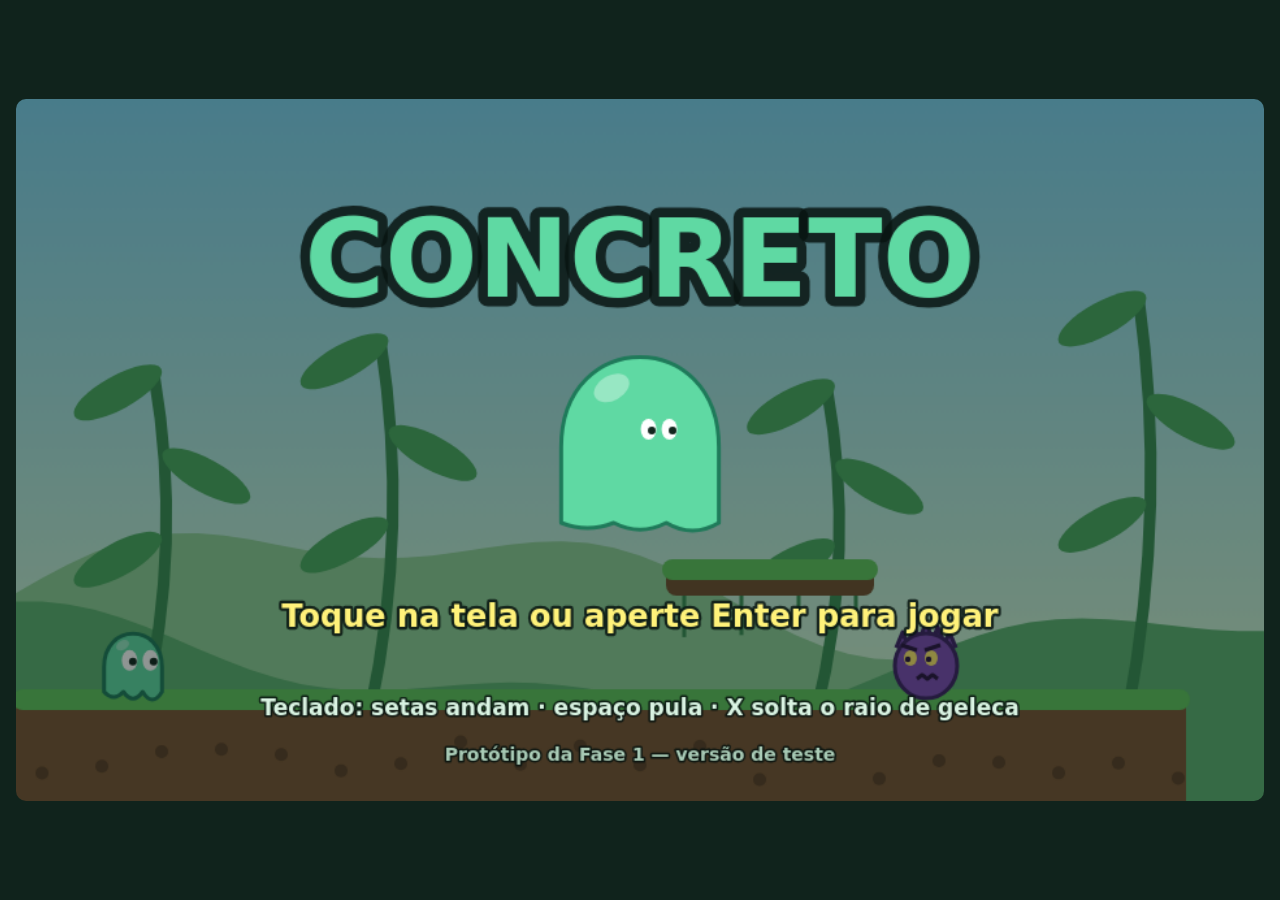
==== jogo/index.html @ 5c7484a4 "feat: protótipo jogável da Fase 1 e especificação v0.5 Exploração lateral, raio de geleca, monstros " ====
<!doctype html>
<html lang="pt-BR">
<head>
<meta charset="utf-8">
<meta name="viewport" content="width=device-width, initial-scale=1, viewport-fit=cover, user-scalable=no">
<title>Concreto</title>
<meta name="claude:viewport-fit-sides" content="cover">
<link rel="stylesheet" href="estilo.css">
</head>
<body>
<div id="jogo">
  <div id="palco">
    <canvas id="tela" width="960" height="540" aria-label="Jogo Concreto"></canvas>
  </div>
  <div id="controles" aria-label="Botões do jogo">
    <div class="grupo">
      <button id="btn-esq" type="button" aria-label="Andar para a esquerda">◀</button>
      <button id="btn-dir" type="button" aria-label="Andar para a direita">▶</button>
    </div>
    <div class="grupo">
      <button id="btn-ataque" type="button" class="acao ataque" aria-label="Raio de geleca">RAIO</button>
      <button id="btn-pulo" type="button" class="acao pulo" aria-label="Pular">PULO</button>
    </div>
  </div>
</div>
<script src="js/config.js"></script>
<script src="js/entrada.js"></script>
<script src="js/arte.js"></script>
<script src="js/fase.js"></script>
<script src="js/boss.js"></script>
<script src="js/principal.js"></script>
</body>
</html>
---- jogo/estilo.css ----
/* Layout: palco 16:9 centralizado; botões sobre o palco em paisagem, abaixo dele em retrato. */
:root {
  --fundo: #10231c;
  --geleca: #5fd9a3;
  --geleca-escura: #1f7a5a;
  --texto: #f2fbf4;
  --botao: rgba(242, 251, 244, 0.16);
  --botao-borda: rgba(242, 251, 244, 0.55);
  color-scheme: dark;
}
html, body { height: 100%; }
body {
  margin: 0;
  background: var(--fundo);
  color: var(--texto);
  font-family: "Trebuchet MS", "Segoe UI", system-ui, sans-serif;
  padding-left: max(16px, env(safe-area-inset-left, 0px));
  padding-right: max(16px, env(safe-area-inset-right, 0px));
  box-sizing: border-box;
  overflow: hidden;
  overscroll-behavior: none;
  -webkit-user-select: none; user-select: none;
  -webkit-touch-callout: none;
}
#jogo {
  position: relative;
  height: 100%;
  display: flex;
  flex-direction: column;
  align-items: center;
  justify-content: center;
  gap: 12px;
}
#palco {
  width: 100%;
  max-width: calc((100vh - 24px) * 16 / 9);
  max-width: calc((100dvh - 24px) * 16 / 9);
  aspect-ratio: 16 / 9;
}
#tela {
  display: block;
  width: 100%;
  height: 100%;
  border-radius: 10px;
  touch-action: none;
}
#controles {
  display: none;
  width: 100%;
  justify-content: space-between;
  align-items: flex-end;
  gap: 12px;
  touch-action: none;
}
.grupo { display: flex; gap: 12px; align-items: flex-end; }
#controles button {
  width: 68px; height: 68px;
  border-radius: 50%;
  border: 2px solid var(--botao-borda);
  background: var(--botao);
  color: var(--texto);
  font: 700 22px/1 inherit;
  font-family: inherit;
  touch-action: none;
  -webkit-tap-highlight-color: transparent;
}
#controles button.acao { font-size: 13px; letter-spacing: 0.06em; }
#controles button.pulo { width: 80px; height: 80px; border-color: var(--geleca); }
#controles button.ativo { background: var(--geleca); color: var(--fundo); }
#controles button:focus-visible { outline: 3px solid var(--geleca); outline-offset: 3px; }

/* Botões na tela só em aparelhos de toque; o teclado funciona sempre. */
@media (hover: none), (pointer: coarse) {
  #controles { display: flex; }
  @media (orientation: landscape) {
    #controles {
      position: absolute;
      left: 0; right: 0;
      bottom: max(10px, env(safe-area-inset-bottom, 0px));
      pointer-events: none;
    }
    #controles button { pointer-events: auto; }
  }
  @media (orientation: portrait) {
    #jogo { justify-content: flex-start; padding-block: 12px; box-sizing: border-box; }
    #controles { margin-top: auto; padding-bottom: 20px; }
  }
}
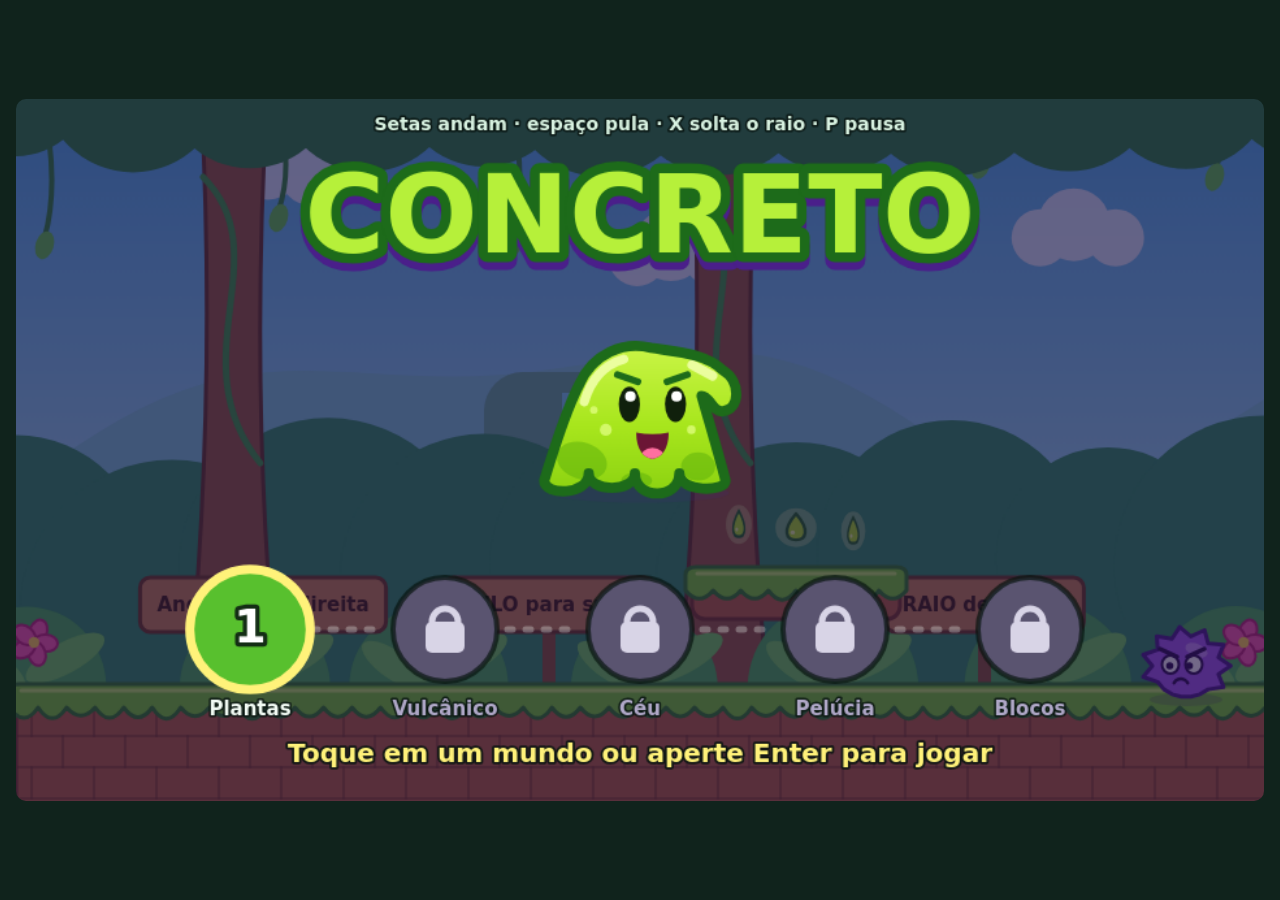
==== commit 7b64efd3: "feat: cinco mundos jogáveis com bosses e progressão (rodada 012, especificação v0.8) Fases em três t" ====
--- a/jogo/index.html
+++ b/jogo/index.html
@@ -26,6 +26,8 @@
 <script src="js/config.js"></script>
 <script src="js/entrada.js"></script>
 <script src="js/arte.js"></script>
+<script src="js/temas.js"></script>
+<script src="js/mundos.js"></script>
 <script src="js/fase.js"></script>
 <script src="js/boss.js"></script>
 <script src="js/principal.js"></script>
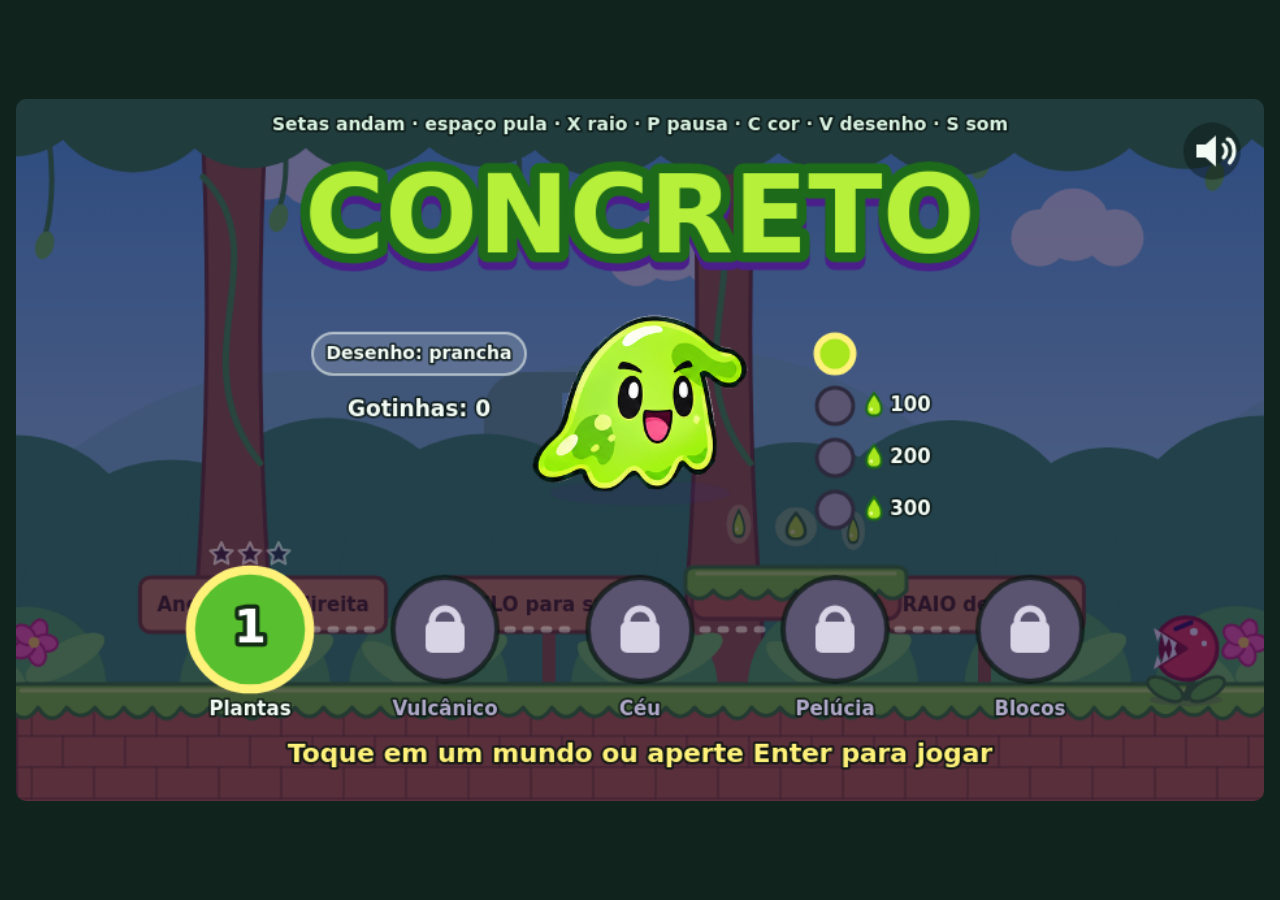
==== commit 4033cf99: "feat: Concreto a partir da prancha de estudos, com troca para o desenho por código (rodada 015) Ferr" ====
--- a/jogo/index.html
+++ b/jogo/index.html
@@ -25,6 +25,7 @@
 </div>
 <script src="js/config.js"></script>
 <script src="js/entrada.js"></script>
+<script src="js/sprites.js"></script>
 <script src="js/arte.js"></script>
 <script src="js/temas.js"></script>
 <script src="js/mundos.js"></script>
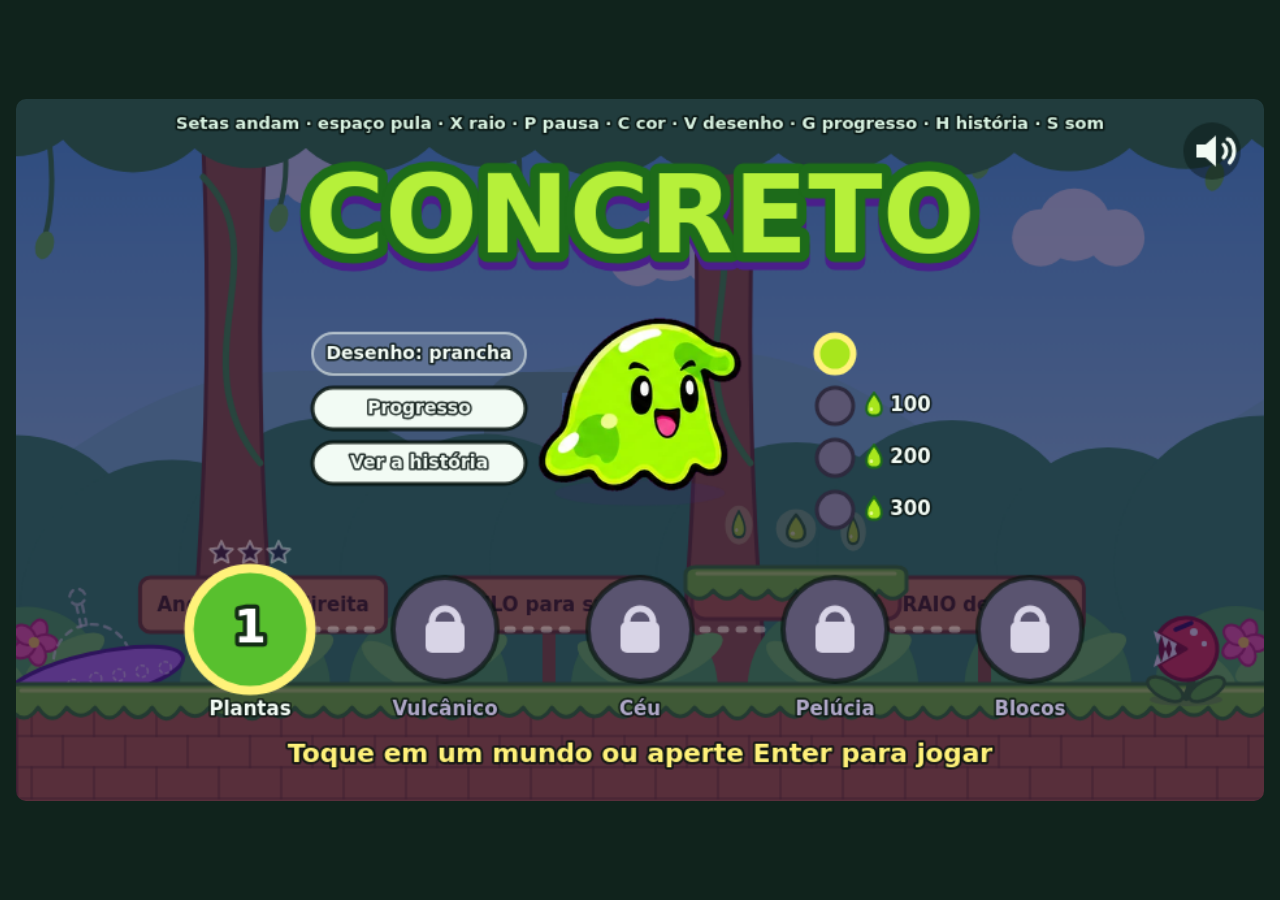
==== commit c722e204: "feat: cenas de história em código (rodada 019, especificação v1.1) Abertura animada, mapa das peças " ====
--- a/jogo/index.html
+++ b/jogo/index.html
@@ -31,6 +31,7 @@
 <script src="js/mundos.js"></script>
 <script src="js/fase.js"></script>
 <script src="js/boss.js"></script>
+<script src="js/cenas.js"></script>
 <script src="js/principal.js"></script>
 </body>
 </html>
--- a/jogo/estilo.css
+++ b/jogo/estilo.css
@@ -67,6 +67,10 @@
 #controles button.acao { font-size: 13px; letter-spacing: 0.06em; }
 #controles button.pulo { width: 80px; height: 80px; border-color: var(--geleca); }
 #controles button.ativo { background: var(--geleca); color: var(--fundo); }
+/* pista: o botão certo pisca quando é hora de usá-lo */
+#controles button.chama { animation: chama 0.35s ease-in-out infinite alternate; border-color: #fff27a; }
+@keyframes chama { from { transform: scale(1); background: var(--botao); } to { transform: scale(1.14); background: rgba(255, 242, 122, 0.55); } }
+@media (prefers-reduced-motion: reduce) { #controles button.chama { animation: none; background: rgba(255, 242, 122, 0.55); } }
 #controles button:focus-visible { outline: 3px solid var(--geleca); outline-offset: 3px; }
 
 /* Botões na tela só em aparelhos de toque; o teclado funciona sempre. */
